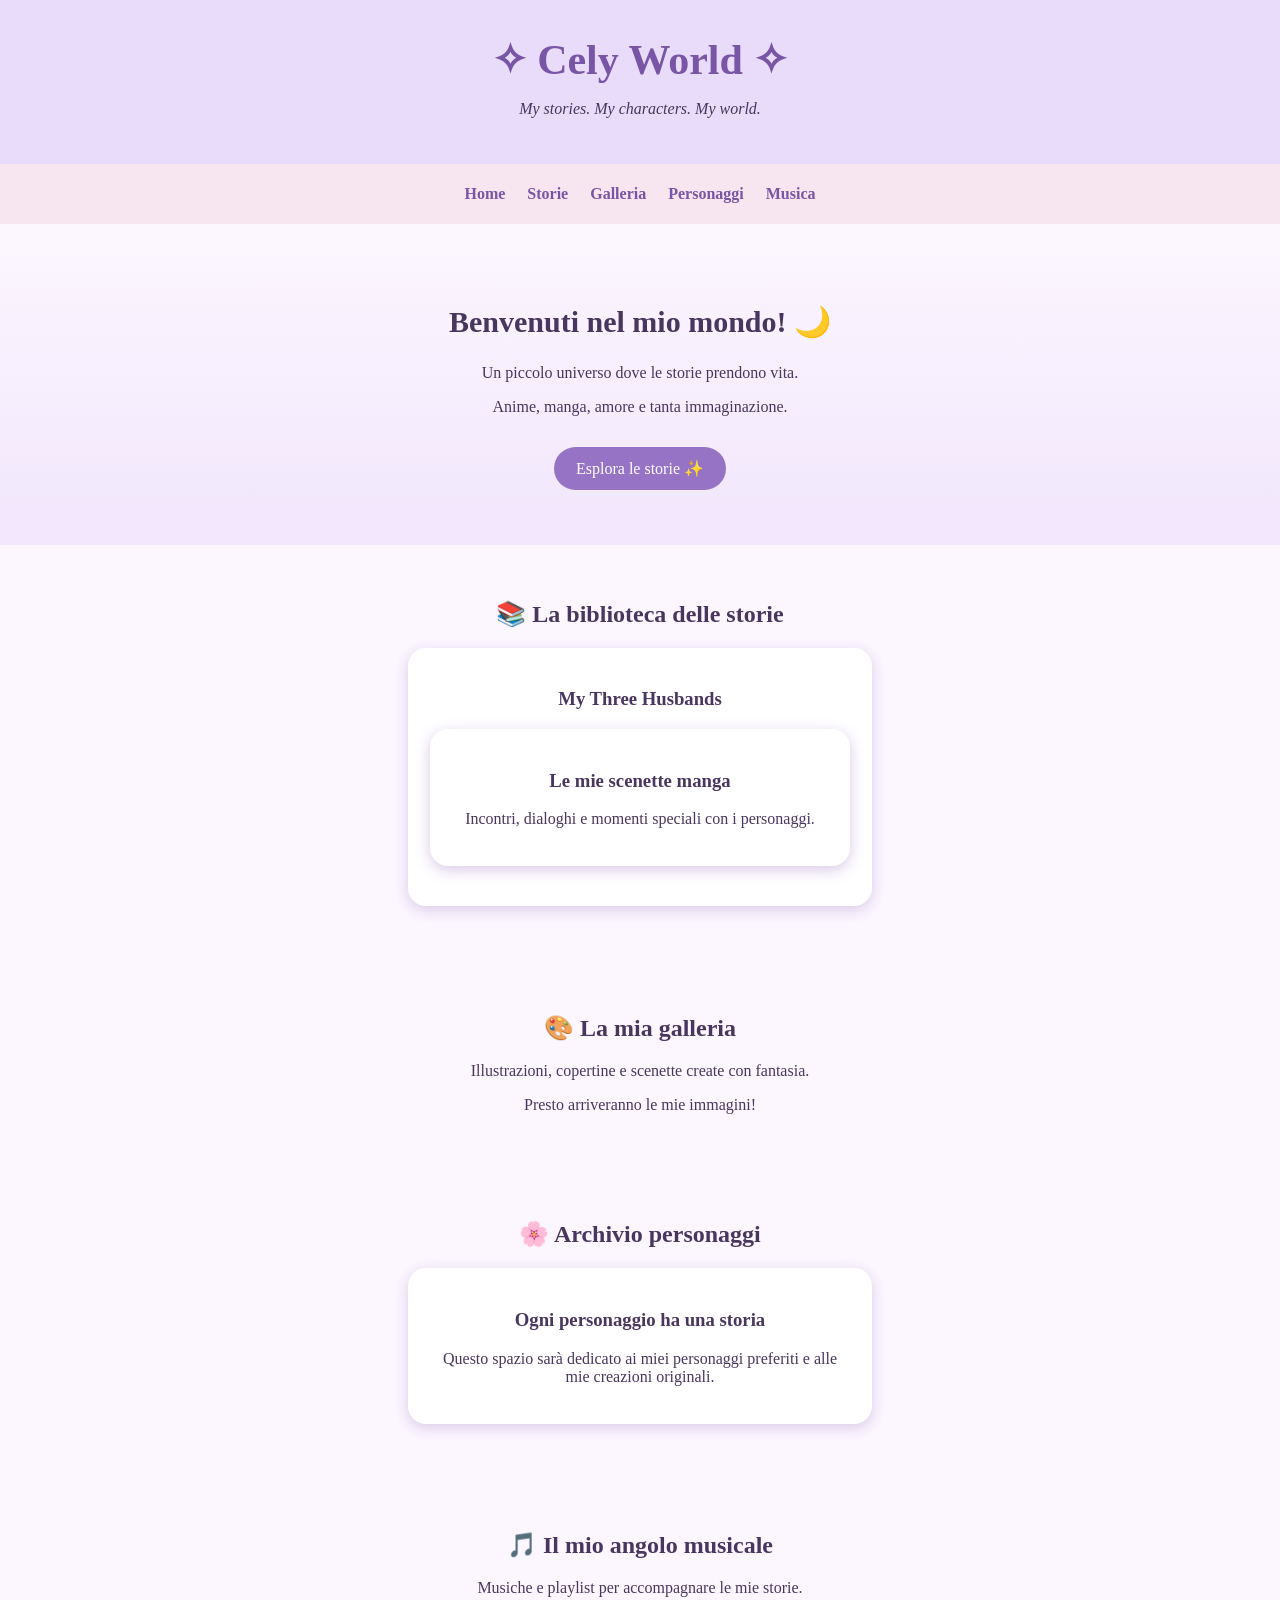
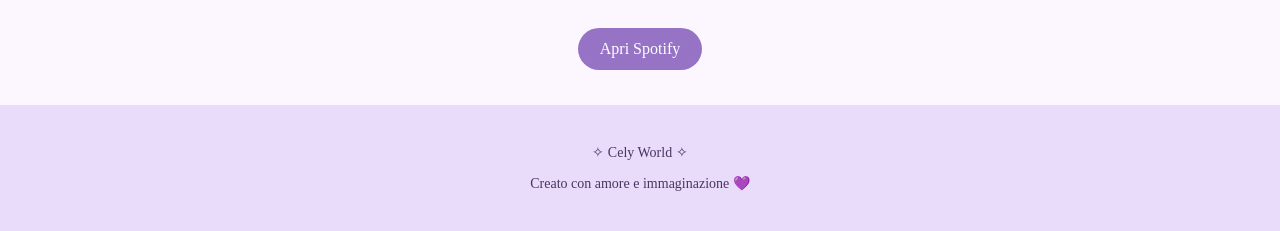
==== index.html @ 2f55573d "Update index.html" ====
<!DOCTYPE html>
<html lang="it">
<head>
    <meta charset="UTF-8">
    <meta name="viewport" content="width=device-width, initial-scale=1.0">
    <title>Cely World ✨</title>
    <style>
        body {
            margin: 0;
            font-family: Georgia, serif;
            background: #fcf7ff;
            color: #49365f;
            text-align: center;
        }

        header {
            background: #e9dcfa;
            padding: 30px 15px;
        }

        h1 {
            font-size: 42px;
            margin: 5px;
            color: #7955a6;
        }

        header p {
            font-style: italic;
        }

        nav {
            padding: 16px 8px;
            background: #f7e5f0;
        }

        nav a {
            display: inline-block;
            margin: 5px 9px;
            color: #7955a6;
            text-decoration: none;
            font-weight: bold;
        }

        .hero {
            padding: 55px 20px;
            background: linear-gradient(#fcf7ff, #f1e6fc);
        }

        .hero h2 {
            font-size: 30px;
        }

        .button {
            display: inline-block;
            padding: 12px 22px;
            margin-top: 15px;
            border-radius: 25px;
            background: #9673c5;
            color: white;
            text-decoration: none;
        }

        section {
            padding: 35px 20px;
        }

        .card {
            max-width: 420px;
            margin: 18px auto;
            padding: 22px;
            background: white;
            border-radius: 18px;
            box-shadow: 0 4px 15px #d9c9e8;
        }

        footer {
            padding: 25px;
            background: #e9dcfa;
            font-size: 14px;
        }
    </style>
</head>

<body>

    <header>
        <h1>✧ Cely World ✧</h1>
        <p>My <em>stories. My characters. My world.</em></p>
    </header>

    <nav>
        <a href="#home">Home</a>
        <a href="#storie">Storie</a>
        <a href="#galleria">Galleria</a>
        <a href="#personaggi">Personaggi</a>
        <a href="#musica">Musica</a>
    </nav>

    <main>
        <section class="hero" id="home">
            <h2>Benvenuti nel mio mondo! 🌙</h2>
            <p>Un piccolo universo dove le storie prendono vita.</p>
            <p>Anime, manga, amore e tanta immaginazione.</p>
            <a class="button" href="#storie">Esplora le storie ✨</a>
        </section>

        <section id="storie">
            <h2>📚 La biblioteca delle storie</h2>

          <div class="card">
    <h3>My Three Husbands</h3>


            <div class="card">
                <h3>Le mie scenette manga</h3>
                <p>Incontri, dialoghi e momenti speciali con i personaggi.</p>
            </div>
        </section>

        <section id="galleria">
            <h2>🎨 La mia galleria</h2>
            <p>Illustrazioni, copertine e scenette create con fantasia.</p>
            <p>Presto arriveranno le mie immagini!</p>
        </section>

        <section id="personaggi">
            <h2>🌸 Archivio personaggi</h2>
            <div class="card">
                <h3>Ogni personaggio ha una storia</h3>
                <p>Questo spazio sarà dedicato ai miei personaggi preferiti e alle mie creazioni originali.</p>
            </div>
        </section>

        <section id="musica">
            <h2>🎵 Il mio angolo musicale</h2>
            <p>Musiche e playlist per accompagnare le mie storie.</p>
            <a class="button" href="https://open.spotify.com/" target="_blank" rel="noopener">Apri Spotify</a>
        </section>
    </main>

    <footer>
        <p>✧ Cely World ✧</p>
        <p>Creato con amore e immaginazione 💜</p>
    </footer>

</body>
</html>
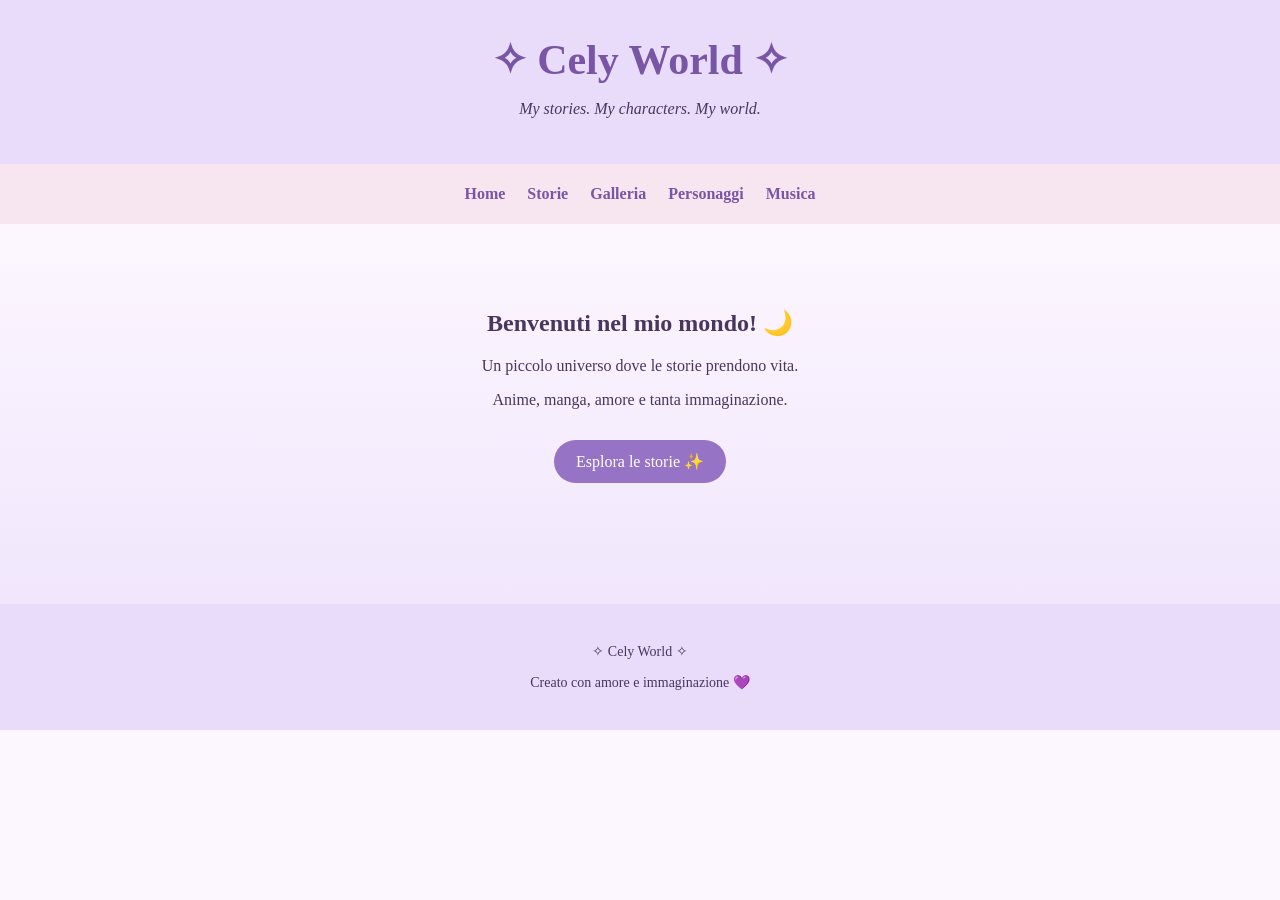
==== commit af983c67: "Update index.html" ====
--- a/index.html
+++ b/index.html
@@ -12,27 +12,20 @@
             color: #49365f;
             text-align: center;
         }
-
         header {
             background: #e9dcfa;
             padding: 30px 15px;
         }
-
         h1 {
             font-size: 42px;
             margin: 5px;
             color: #7955a6;
         }
-
-        header p {
-            font-style: italic;
-        }
-
+        header p { font-style: italic; }
         nav {
             padding: 16px 8px;
             background: #f7e5f0;
         }
-
         nav a {
             display: inline-block;
             margin: 5px 9px;
@@ -40,16 +33,11 @@
             text-decoration: none;
             font-weight: bold;
         }
-
-        .hero {
-            padding: 55px 20px;
+        main {
+            padding: 65px 20px;
             background: linear-gradient(#fcf7ff, #f1e6fc);
+            min-height: 250px;
         }
-
-        .hero h2 {
-            font-size: 30px;
-        }
-
         .button {
             display: inline-block;
             padding: 12px 22px;
@@ -59,20 +47,6 @@
             color: white;
             text-decoration: none;
         }
-
-        section {
-            padding: 35px 20px;
-        }
-
-        .card {
-            max-width: 420px;
-            margin: 18px auto;
-            padding: 22px;
-            background: white;
-            border-radius: 18px;
-            box-shadow: 0 4px 15px #d9c9e8;
-        }
-
         footer {
             padding: 25px;
             background: #e9dcfa;
@@ -80,68 +54,30 @@
         }
     </style>
 </head>
-
 <body>
-
     <header>
         <h1>✧ Cely World ✧</h1>
         <p>My <em>stories. My characters. My world.</em></p>
     </header>
 
     <nav>
-        <a href="#home">Home</a>
-        <a href="#storie">Storie</a>
-        <a href="#galleria">Galleria</a>
-        <a href="#personaggi">Personaggi</a>
-        <a href="#musica">Musica</a>
+        <a href="index.html">Home</a>
+        <a href="storie.html">Storie</a>
+        <a href="galleria.html">Galleria</a>
+        <a href="personaggi.html">Personaggi</a>
+        <a href="musica.html">Musica</a>
     </nav>
 
     <main>
-        <section class="hero" id="home">
-            <h2>Benvenuti nel mio mondo! 🌙</h2>
-            <p>Un piccolo universo dove le storie prendono vita.</p>
-            <p>Anime, manga, amore e tanta immaginazione.</p>
-            <a class="button" href="#storie">Esplora le storie ✨</a>
-        </section>
-
-        <section id="storie">
-            <h2>📚 La biblioteca delle storie</h2>
-
-          <div class="card">
-    <h3>My Three Husbands</h3>
-
-
-            <div class="card">
-                <h3>Le mie scenette manga</h3>
-                <p>Incontri, dialoghi e momenti speciali con i personaggi.</p>
-            </div>
-        </section>
-
-        <section id="galleria">
-            <h2>🎨 La mia galleria</h2>
-            <p>Illustrazioni, copertine e scenette create con fantasia.</p>
-            <p>Presto arriveranno le mie immagini!</p>
-        </section>
-
-        <section id="personaggi">
-            <h2>🌸 Archivio personaggi</h2>
-            <div class="card">
-                <h3>Ogni personaggio ha una storia</h3>
-                <p>Questo spazio sarà dedicato ai miei personaggi preferiti e alle mie creazioni originali.</p>
-            </div>
-        </section>
-
-        <section id="musica">
-            <h2>🎵 Il mio angolo musicale</h2>
-            <p>Musiche e playlist per accompagnare le mie storie.</p>
-            <a class="button" href="https://open.spotify.com/" target="_blank" rel="noopener">Apri Spotify</a>
-        </section>
+        <h2>Benvenuti nel mio mondo! 🌙</h2>
+        <p>Un piccolo universo dove le storie prendono vita.</p>
+        <p>Anime, manga, amore e tanta immaginazione.</p>
+        <a class="button" href="storie.html">Esplora le storie ✨</a>
     </main>
 
     <footer>
         <p>✧ Cely World ✧</p>
         <p>Creato con amore e immaginazione 💜</p>
     </footer>
-
 </body>
 </html>
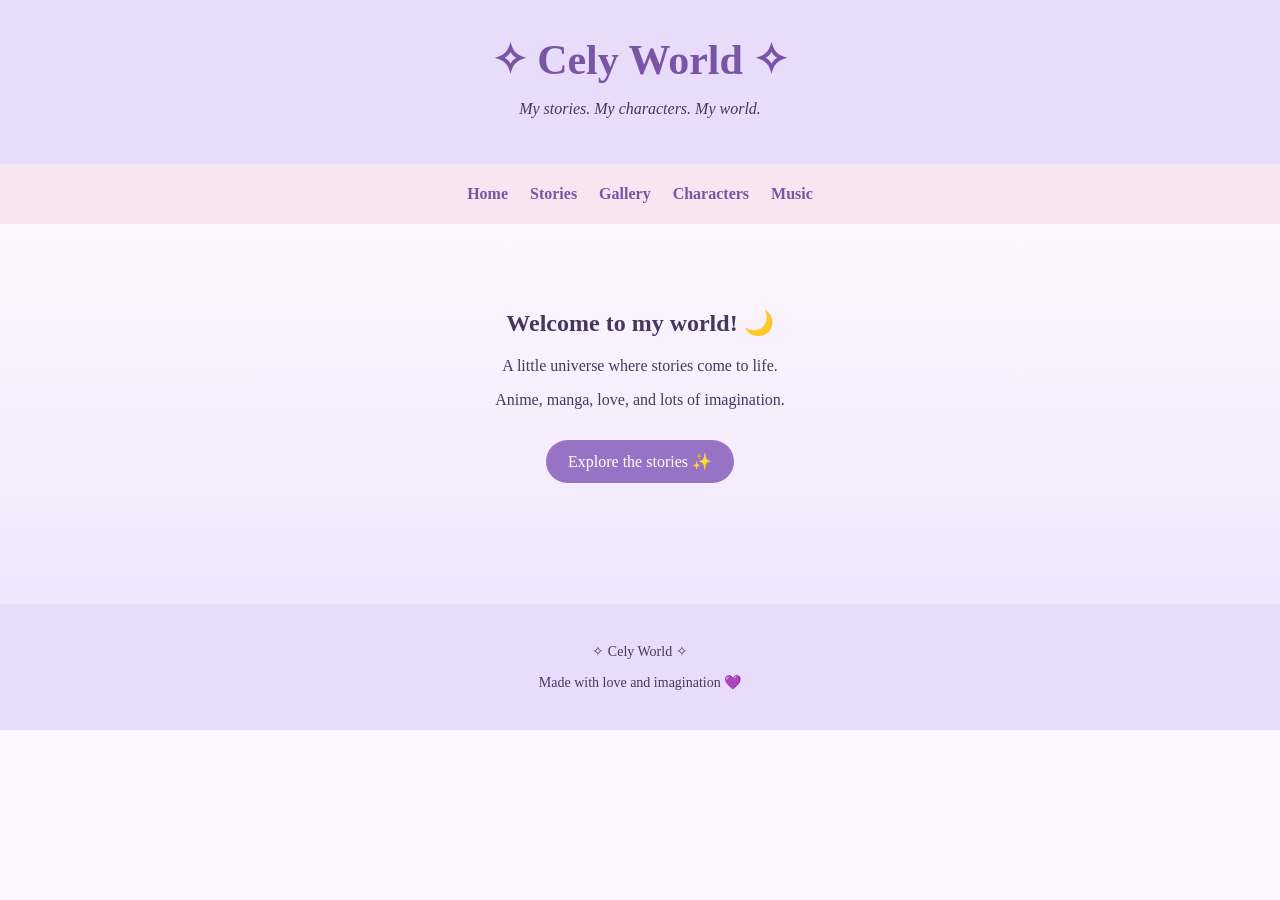
==== commit c7b30fb3: "Update index.html" ====
--- a/index.html
+++ b/index.html
@@ -62,22 +62,22 @@
 
     <nav>
         <a href="index.html">Home</a>
-        <a href="storie.html">Storie</a>
-        <a href="galleria.html">Galleria</a>
-        <a href="personaggi.html">Personaggi</a>
-        <a href="musica.html">Musica</a>
+        <a href="stories.html">Stories</a>
+        <a href="gallery.html">Gallery</a>
+        <a href="characters.html">Characters</a>
+        <a href="music.html">Music</a>
     </nav>
 
     <main>
-        <h2>Benvenuti nel mio mondo! 🌙</h2>
-        <p>Un piccolo universo dove le storie prendono vita.</p>
-        <p>Anime, manga, amore e tanta immaginazione.</p>
-        <a class="button" href="storie.html">Esplora le storie ✨</a>
+<h2>Welcome to my world! 🌙</h2>
+<p>A little universe where stories come to life.</p>
+<p>Anime, manga, love, and lots of imagination.</p>
+<a class="button" href="storie.html">Explore the stories ✨</a>
     </main>
 
     <footer>
         <p>✧ Cely World ✧</p>
-        <p>Creato con amore e immaginazione 💜</p>
+        <p>Made with love and imagination 💜</p>
     </footer>
 </body>
 </html>
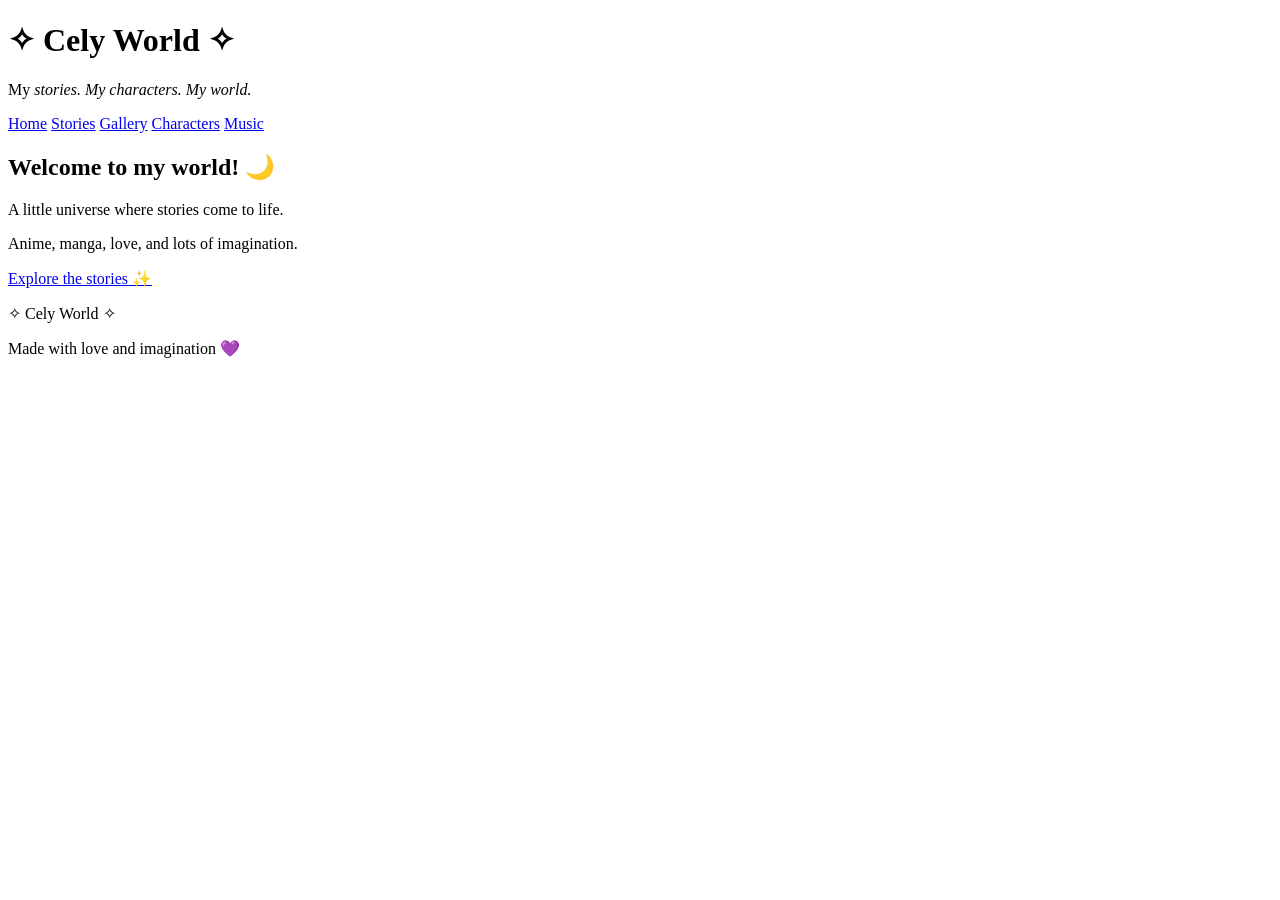
==== commit b622f656: "Update index.html" ====
--- a/index.html
+++ b/index.html
@@ -1,80 +1,29 @@
 <!DOCTYPE html>
-<html lang="it">
+<html lang="en">
 <head>
     <meta charset="UTF-8">
     <meta name="viewport" content="width=device-width, initial-scale=1.0">
     <title>Cely World ✨</title>
-    <style>
-        body {
-            margin: 0;
-            font-family: Georgia, serif;
-            background: #fcf7ff;
-            color: #49365f;
-            text-align: center;
-        }
-        header {
-            background: #e9dcfa;
-            padding: 30px 15px;
-        }
-        h1 {
-            font-size: 42px;
-            margin: 5px;
-            color: #7955a6;
-        }
-        header p { font-style: italic; }
-        nav {
-            padding: 16px 8px;
-            background: #f7e5f0;
-        }
-        nav a {
-            display: inline-block;
-            margin: 5px 9px;
-            color: #7955a6;
-            text-decoration: none;
-            font-weight: bold;
-        }
-        main {
-            padding: 65px 20px;
-            background: linear-gradient(#fcf7ff, #f1e6fc);
-            min-height: 250px;
-        }
-        .button {
-            display: inline-block;
-            padding: 12px 22px;
-            margin-top: 15px;
-            border-radius: 25px;
-            background: #9673c5;
-            color: white;
-            text-decoration: none;
-        }
-        footer {
-            padding: 25px;
-            background: #e9dcfa;
-            font-size: 14px;
-        }
-    </style>
+    <link rel="stylesheet" href="style.css">
 </head>
 <body>
     <header>
         <h1>✧ Cely World ✧</h1>
         <p>My <em>stories. My characters. My world.</em></p>
     </header>
-
-    <nav>
-        <a href="index.html">Home</a>
+    <nav aria-label="Main navigation">
+        <a href="index.html" aria-current="page">Home</a>
         <a href="stories.html">Stories</a>
         <a href="gallery.html">Gallery</a>
         <a href="characters.html">Characters</a>
         <a href="music.html">Music</a>
     </nav>
-
-    <main>
-<h2>Welcome to my world! 🌙</h2>
-<p>A little universe where stories come to life.</p>
-<p>Anime, manga, love, and lots of imagination.</p>
-<a class="button" href="storie.html">Explore the stories ✨</a>
+    <main class="hero">
+        <h2>Welcome to my world! 🌙</h2>
+        <p>A little universe where stories come to life.</p>
+        <p>Anime, manga, love, and lots of imagination.</p>
+        <a class="button" href="stories.html">Explore the stories ✨</a>
     </main>
-
     <footer>
         <p>✧ Cely World ✧</p>
         <p>Made with love and imagination 💜</p>
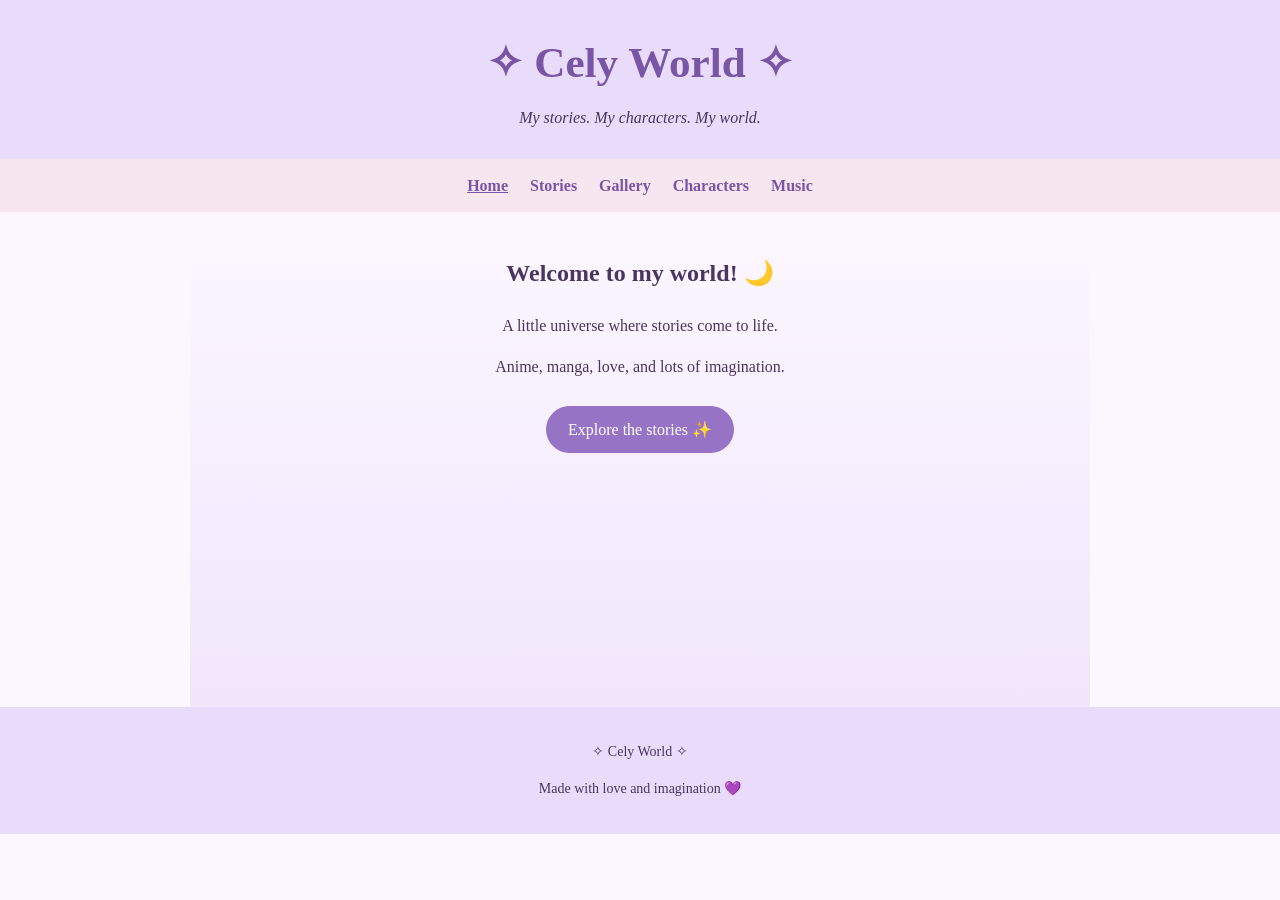
==== commit 833d0817: "index.html" ====
--- a/style.css
+++ b/style.css
@@ -0,0 +1,72 @@
+:root {
+    --lavender: #e9dcfa;
+    --pink: #f7e5f0;
+    --page: #fcf7ff;
+    --ink: #49365f;
+    --accent: #7955a6;
+    --button: #9673c5;
+    --shadow: #d9c9e8;
+}
+
+* { box-sizing: border-box; }
+
+body {
+    margin: 0;
+    font-family: Georgia, "Times New Roman", serif;
+    background: var(--page);
+    color: var(--ink);
+    text-align: center;
+    line-height: 1.6;
+}
+
+header { background: var(--lavender); padding: 28px 16px; }
+header h1 { margin: 0; color: var(--accent); font-size: clamp(2rem, 5vw, 2.7rem); }
+header p { margin: 8px 0 0; font-style: italic; }
+
+nav {
+    display: flex;
+    justify-content: center;
+    flex-wrap: wrap;
+    gap: 8px 22px;
+    padding: 14px 12px;
+    background: var(--pink);
+}
+
+nav a { color: var(--accent); text-decoration: none; font-weight: bold; }
+nav a:hover, nav a[aria-current="page"] { text-decoration: underline; }
+
+main { width: min(900px, 100%); min-height: 55vh; margin: 0 auto; padding: 42px 20px; }
+.hero { padding: 22px 12px 38px; background: linear-gradient(var(--page), #f1e6fc); }
+.card {
+    max-width: 680px;
+    margin: 20px auto;
+    padding: 24px;
+    background: #fff;
+    border-radius: 18px;
+    box-shadow: 0 4px 15px var(--shadow);
+}
+.button {
+    display: inline-block;
+    padding: 11px 22px;
+    margin-top: 10px;
+    border-radius: 25px;
+    background: var(--button);
+    color: #fff;
+    text-decoration: none;
+}
+.chapter {
+    margin: 12px 0;
+    padding: 14px 18px;
+    border-radius: 12px;
+    background: #f8f1fc;
+    text-align: left;
+}
+.chapter summary { color: var(--accent); font-weight: bold; cursor: pointer; }
+.chapter img, .gallery-image { display: block; max-width: 100%; height: auto; margin: 16px auto; border-radius: 12px; }
+footer { padding: 20px; background: var(--lavender); font-size: 14px; }
+
+@media (max-width: 520px) {
+    nav { gap: 8px 14px; }
+    main { padding: 30px 14px; }
+    .card { padding: 18px; }
+}
